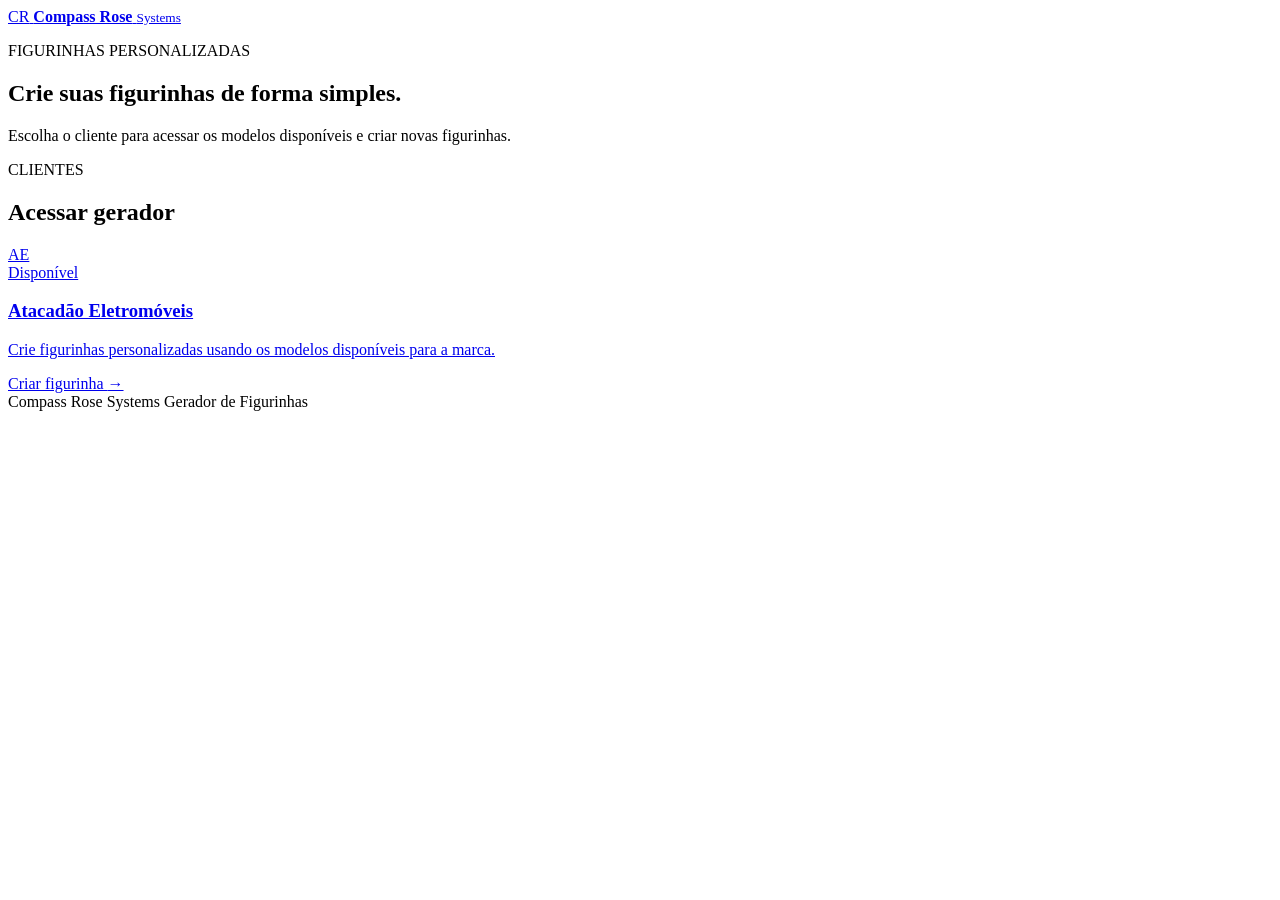
==== index.html @ 7149a6a0 "Cria home do gerador de figurinhas" ====
<!DOCTYPE html>
<html lang="pt-BR">
<head>
  <meta charset="UTF-8" />
  <meta name="viewport" content="width=device-width, initial-scale=1.0" />
  <meta name="theme-color" content="#111111" />
  <title>Gerador de Figurinhas | Compass Rose Systems</title>
  <meta name="description" content="Gerador de figurinhas personalizadas desenvolvido pela Compass Rose Systems." />
  <link rel="stylesheet" href="./assets/styles.css" />
</head>
<body>
  <header class="site-header">
    <a class="brand" href="./" aria-label="Compass Rose Systems - início">
      <span class="brand-mark">CR</span>
      <span class="brand-text">
        <strong>Compass Rose</strong>
        <small>Systems</small>
      </span>
    </a>
  </header>

  <main class="home-shell">
    <section class="hero">
      <p class="eyebrow">FIGURINHAS PERSONALIZADAS</p>
      <h1>Crie suas figurinhas de forma simples.</h1>
      <p class="hero-copy">
        Escolha o cliente para acessar os modelos disponíveis e criar novas figurinhas.
      </p>
    </section>

    <section class="clients" aria-labelledby="clientes-titulo">
      <div class="section-heading">
        <p class="eyebrow">CLIENTES</p>
        <h2 id="clientes-titulo">Acessar gerador</h2>
      </div>

      <div class="client-grid">
        <a class="client-card" href="./atacadao/">
          <div class="client-card__visual">
            <span class="client-initials">AE</span>
          </div>
          <div class="client-card__content">
            <span class="client-status">Disponível</span>
            <h3>Atacadão Eletromóveis</h3>
            <p>Crie figurinhas personalizadas usando os modelos disponíveis para a marca.</p>
            <span class="client-action">Criar figurinha <span aria-hidden="true">→</span></span>
          </div>
        </a>
      </div>
    </section>
  </main>

  <footer class="site-footer">
    <span>Compass Rose Systems</span>
    <span>Gerador de Figurinhas</span>
  </footer>
</body>
</html>
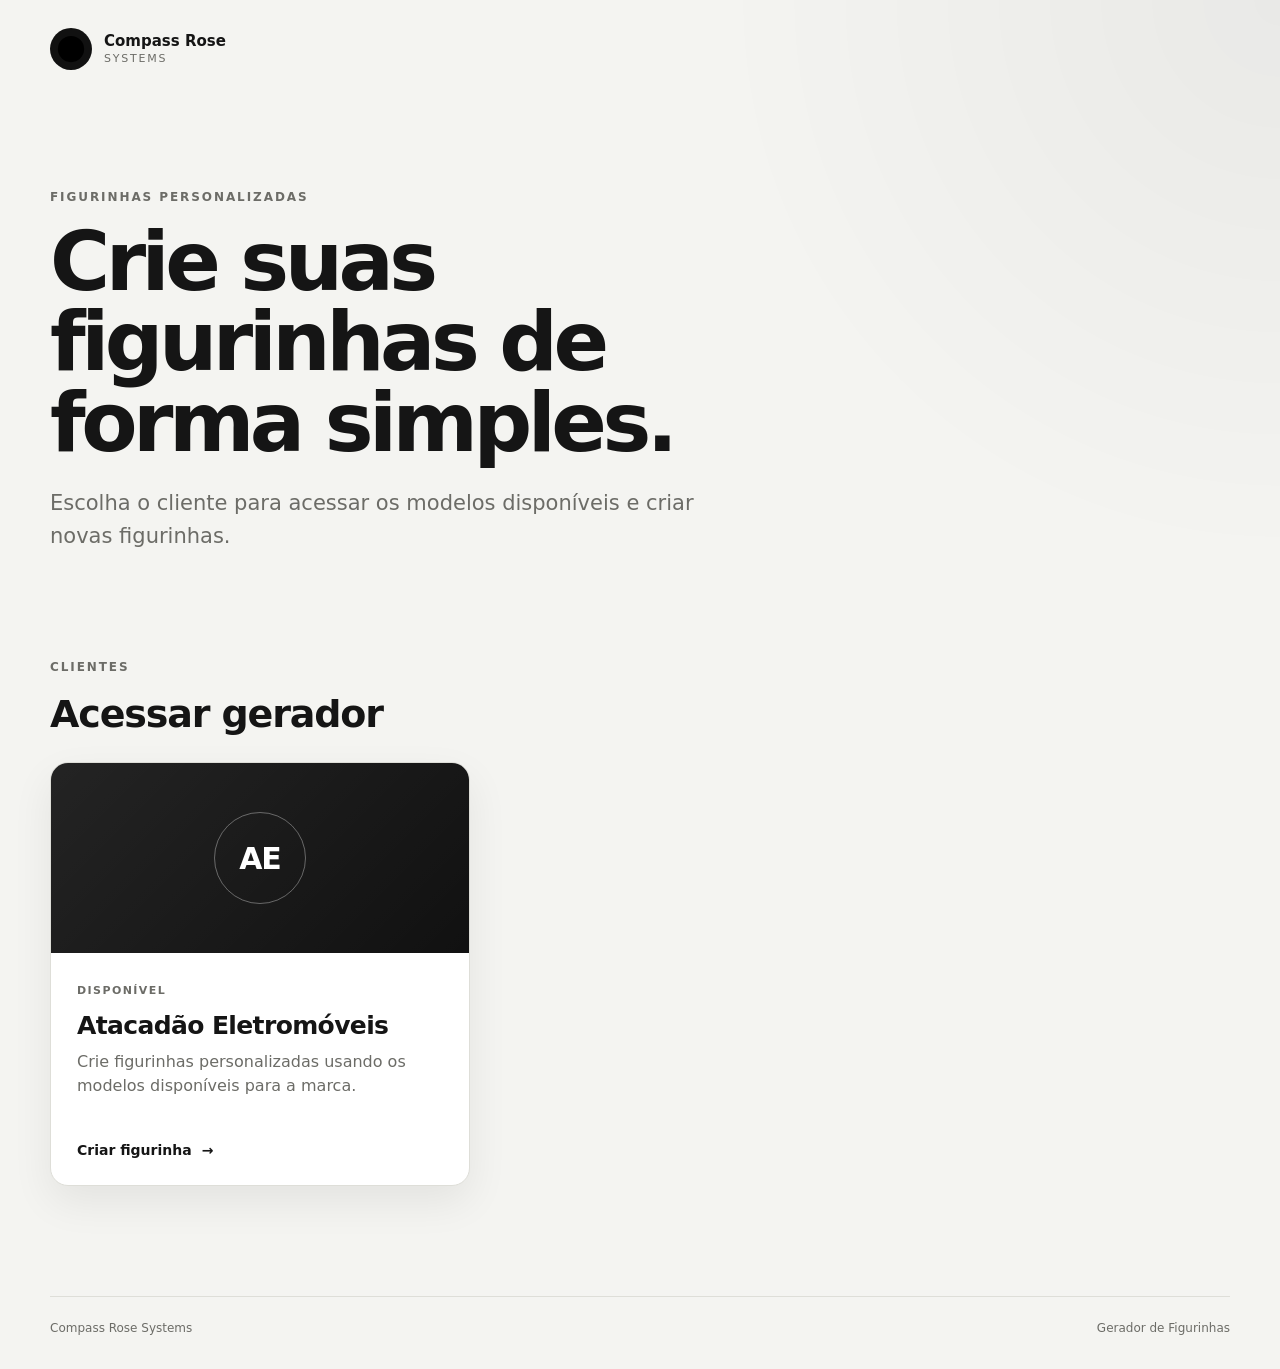
==== commit 004016c3: "Alinha home a identidade Compass Rose Systems" ====
--- a/index.html
+++ b/index.html
@@ -3,7 +3,7 @@
 <head>
   <meta charset="UTF-8" />
   <meta name="viewport" content="width=device-width, initial-scale=1.0" />
-  <meta name="theme-color" content="#111111" />
+  <meta name="theme-color" content="#0f172a" />
   <title>Gerador de Figurinhas | Compass Rose Systems</title>
   <meta name="description" content="Gerador de figurinhas personalizadas desenvolvido pela Compass Rose Systems." />
   <link rel="stylesheet" href="./assets/styles.css" />
@@ -11,7 +11,13 @@
 <body>
   <header class="site-header">
     <a class="brand" href="./" aria-label="Compass Rose Systems - início">
-      <span class="brand-mark">CR</span>
+      <span class="brand-mark" aria-hidden="true">
+        <svg viewBox="0 0 24 24" role="img">
+          <circle cx="12" cy="12" r="7.5"></circle>
+          <circle cx="12" cy="12" r="2.2"></circle>
+          <path d="M12 2.5v3M12 18.5v3M2.5 12h3M18.5 12h3"></path>
+        </svg>
+      </span>
       <span class="brand-text">
         <strong>Compass Rose</strong>
         <small>Systems</small>
--- a/assets/styles.css
+++ b/assets/styles.css
@@ -0,0 +1,803 @@
+:root {
+  --bg: #f4f4f1;
+  --surface: #ffffff;
+  --surface-strong: #111111;
+  --text: #151515;
+  --muted: #6c6c67;
+  --line: #deded8;
+  --accent: #111111;
+  --radius: 18px;
+  --shadow: 0 16px 42px rgba(0,0,0,.07);
+  font-family: Inter, ui-sans-serif, system-ui, -apple-system, BlinkMacSystemFont, "Segoe UI", sans-serif;
+}
+
+* {
+  box-sizing: border-box;
+}
+
+html {
+  min-height: 100%;
+  background: var(--bg);
+}
+
+body {
+  margin: 0;
+  min-height: 100vh;
+  color: var(--text);
+  background:
+    radial-gradient(circle at top right, rgba(0,0,0,.045), transparent 30%),
+    var(--bg);
+}
+
+a {
+  color: inherit;
+}
+
+.site-header {
+  width: min(1180px, calc(100% - 40px));
+  margin: 0 auto;
+  padding: 28px 0;
+  display: flex;
+  align-items: center;
+  justify-content: space-between;
+  gap: 24px;
+}
+
+.brand {
+  display: inline-flex;
+  align-items: center;
+  gap: 12px;
+  text-decoration: none;
+}
+
+.brand-mark {
+  width: 42px;
+  height: 42px;
+  display: grid;
+  place-items: center;
+  border-radius: 50%;
+  background: var(--surface-strong);
+  color: #fff;
+  font-size: 13px;
+  font-weight: 800;
+  letter-spacing: .08em;
+}
+
+.brand-text {
+  display: grid;
+  line-height: 1.02;
+}
+
+.brand-text strong {
+  font-size: 15px;
+}
+
+.brand-text small {
+  margin-top: 4px;
+  color: var(--muted);
+  font-size: 11px;
+  text-transform: uppercase;
+  letter-spacing: .16em;
+}
+
+.back-link {
+  font-size: 14px;
+  font-weight: 700;
+  text-decoration: none;
+}
+
+.home-shell,
+.client-shell {
+  width: min(1180px, calc(100% - 40px));
+  margin: 0 auto;
+}
+
+.hero {
+  max-width: 840px;
+  padding: 92px 0 88px;
+}
+
+.eyebrow {
+  margin: 0 0 18px;
+  color: var(--muted);
+  font-size: 12px;
+  font-weight: 800;
+  letter-spacing: .16em;
+}
+
+h1,
+h2,
+h3,
+p {
+  margin-top: 0;
+}
+
+h1 {
+  max-width: 800px;
+  margin-bottom: 24px;
+  font-size: clamp(42px, 7vw, 82px);
+  line-height: .98;
+  letter-spacing: -.055em;
+}
+
+.hero-copy {
+  max-width: 650px;
+  margin-bottom: 0;
+  color: var(--muted);
+  font-size: clamp(17px, 2vw, 21px);
+  line-height: 1.55;
+}
+
+.clients {
+  padding: 20px 0 110px;
+}
+
+.section-heading {
+  margin-bottom: 26px;
+}
+
+.section-heading h2 {
+  margin: 0;
+  font-size: clamp(26px, 4vw, 38px);
+  letter-spacing: -.03em;
+}
+
+.client-grid {
+  display: grid;
+  grid-template-columns: repeat(auto-fit, minmax(280px, 420px));
+  gap: 22px;
+}
+
+.client-card {
+  overflow: hidden;
+  display: grid;
+  grid-template-rows: 190px 1fr;
+  border: 1px solid var(--line);
+  border-radius: var(--radius);
+  background: var(--surface);
+  text-decoration: none;
+  box-shadow: var(--shadow);
+  transition: transform .2s ease, box-shadow .2s ease;
+}
+
+.client-card:hover,
+.client-card:focus-visible {
+  transform: translateY(-4px);
+  box-shadow: 0 22px 52px rgba(0,0,0,.11);
+}
+
+.client-card__visual {
+  display: grid;
+  place-items: center;
+  background:
+    linear-gradient(135deg, rgba(255,255,255,.08), transparent),
+    var(--surface-strong);
+}
+
+.client-initials,
+.client-badge {
+  display: grid;
+  place-items: center;
+  border: 1px solid rgba(255,255,255,.34);
+  border-radius: 50%;
+  color: #fff;
+  font-weight: 900;
+  letter-spacing: -.04em;
+}
+
+.client-initials {
+  width: 92px;
+  height: 92px;
+  font-size: 30px;
+}
+
+.client-card__content {
+  padding: 26px;
+}
+
+.client-status {
+  display: inline-block;
+  margin-bottom: 14px;
+  color: var(--muted);
+  font-size: 11px;
+  font-weight: 800;
+  letter-spacing: .13em;
+  text-transform: uppercase;
+}
+
+.client-card h3 {
+  margin-bottom: 10px;
+  font-size: 25px;
+  letter-spacing: -.025em;
+}
+
+.client-card p {
+  min-height: 66px;
+  margin-bottom: 24px;
+  color: var(--muted);
+  line-height: 1.5;
+}
+
+.client-action {
+  display: inline-flex;
+  gap: 10px;
+  align-items: center;
+  font-weight: 800;
+  font-size: 14px;
+}
+
+.client-hero {
+  min-height: 410px;
+  padding: 78px 0 64px;
+  display: flex;
+  align-items: center;
+  justify-content: space-between;
+  gap: 50px;
+  border-bottom: 1px solid var(--line);
+}
+
+.client-hero h1 {
+  margin-bottom: 20px;
+}
+
+.client-badge {
+  flex: 0 0 auto;
+  width: min(25vw, 220px);
+  aspect-ratio: 1;
+  background: var(--surface-strong);
+  font-size: clamp(36px, 7vw, 72px);
+}
+
+.workspace-placeholder {
+  padding: 72px 0 110px;
+}
+
+.workspace-placeholder__content {
+  padding: clamp(28px, 5vw, 56px);
+  border: 1px solid var(--line);
+  border-radius: var(--radius);
+  background: var(--surface);
+  box-shadow: var(--shadow);
+}
+
+.workspace-placeholder h2 {
+  margin-bottom: 14px;
+  font-size: clamp(28px, 4vw, 44px);
+  letter-spacing: -.035em;
+}
+
+.workspace-placeholder p:not(.eyebrow) {
+  max-width: 720px;
+  color: var(--muted);
+  line-height: 1.6;
+}
+
+.flow-preview {
+  margin-top: 34px;
+  padding-top: 26px;
+  border-top: 1px solid var(--line);
+  display: flex;
+  flex-wrap: wrap;
+  gap: 14px;
+  align-items: center;
+  font-size: 14px;
+  font-weight: 800;
+}
+
+.site-footer {
+  width: min(1180px, calc(100% - 40px));
+  margin: 0 auto;
+  padding: 24px 0 34px;
+  display: flex;
+  justify-content: space-between;
+  gap: 20px;
+  border-top: 1px solid var(--line);
+  color: var(--muted);
+  font-size: 12px;
+}
+
+@media (max-width: 720px) {
+  .site-header,
+  .home-shell,
+  .client-shell,
+  .site-footer {
+    width: min(100% - 28px, 1180px);
+  }
+
+  .site-header {
+    padding: 18px 0;
+  }
+
+  .brand-text strong {
+    font-size: 14px;
+  }
+
+  .hero {
+    padding: 66px 0 64px;
+  }
+
+  h1 {
+    font-size: clamp(42px, 14vw, 62px);
+  }
+
+  .clients {
+    padding-bottom: 72px;
+  }
+
+  .client-grid {
+    grid-template-columns: 1fr;
+  }
+
+  .client-card {
+    grid-template-rows: 160px 1fr;
+  }
+
+  .client-hero {
+    min-height: auto;
+    padding: 56px 0 50px;
+    align-items: flex-start;
+  }
+
+  .client-badge {
+    display: none;
+  }
+
+  .workspace-placeholder {
+    padding: 48px 0 72px;
+  }
+
+  .flow-preview {
+    align-items: flex-start;
+    flex-direction: column;
+  }
+
+  .flow-preview span[aria-hidden="true"] {
+    transform: rotate(90deg);
+  }
+
+  .site-footer {
+    flex-direction: column;
+  }
+}
+
+/* Etapa 2 — galeria de fundos */
+.background-section {
+  padding: 64px 0 110px;
+}
+
+.gallery-heading {
+  margin-bottom: 28px;
+  display: flex;
+  align-items: flex-end;
+  justify-content: space-between;
+  gap: 28px;
+}
+
+.gallery-heading h2 {
+  margin-bottom: 12px;
+  font-size: clamp(30px, 4.5vw, 46px);
+  line-height: 1.05;
+  letter-spacing: -.035em;
+}
+
+.gallery-help {
+  max-width: 620px;
+  margin-bottom: 0;
+  color: var(--muted);
+  font-size: 17px;
+  line-height: 1.55;
+}
+
+.background-count {
+  flex: 0 0 auto;
+  padding: 10px 14px;
+  border: 1px solid var(--line);
+  border-radius: 999px;
+  background: rgba(255,255,255,.65);
+  color: var(--muted);
+  font-size: 13px;
+  font-weight: 800;
+  white-space: nowrap;
+}
+
+.background-grid {
+  display: grid;
+  grid-template-columns: repeat(4, minmax(0, 1fr));
+  gap: 18px;
+}
+
+.background-card {
+  position: relative;
+  min-width: 0;
+  padding: 0;
+  overflow: hidden;
+  aspect-ratio: 1;
+  border: 2px solid transparent;
+  border-radius: 18px;
+  background: #fff;
+  box-shadow: 0 8px 24px rgba(0,0,0,.06);
+  cursor: pointer;
+  -webkit-tap-highlight-color: transparent;
+  transition: transform .16s ease, border-color .16s ease, box-shadow .16s ease;
+}
+
+.background-card img {
+  display: block;
+  width: 100%;
+  height: 100%;
+  object-fit: contain;
+  background: #fff;
+}
+
+.background-card:focus-visible {
+  outline: 3px solid #111;
+  outline-offset: 3px;
+}
+
+.background-card.is-selected {
+  border-color: #111;
+  box-shadow: 0 0 0 3px rgba(17,17,17,.12), 0 12px 28px rgba(0,0,0,.10);
+}
+
+.background-card__number {
+  position: absolute;
+  left: 10px;
+  bottom: 10px;
+  min-width: 34px;
+  min-height: 34px;
+  padding: 0 9px;
+  display: grid;
+  place-items: center;
+  border-radius: 999px;
+  background: rgba(17,17,17,.88);
+  color: #fff;
+  font-size: 12px;
+  font-weight: 900;
+  line-height: 1;
+  backdrop-filter: blur(8px);
+}
+
+.background-card__check {
+  position: absolute;
+  top: 10px;
+  right: 10px;
+  width: 36px;
+  height: 36px;
+  display: grid;
+  place-items: center;
+  border-radius: 50%;
+  background: #111;
+  color: #fff;
+  font-size: 18px;
+  font-weight: 900;
+  opacity: 0;
+  transform: scale(.8);
+  transition: opacity .15s ease, transform .15s ease;
+}
+
+.background-card.is-selected .background-card__check {
+  opacity: 1;
+  transform: scale(1);
+}
+
+.selection-panel {
+  position: sticky;
+  bottom: max(12px, env(safe-area-inset-bottom));
+  z-index: 20;
+  margin: 26px auto 0;
+  padding: 12px;
+  display: grid;
+  grid-template-columns: 66px 1fr auto;
+  gap: 14px;
+  align-items: center;
+  max-width: 720px;
+  border: 1px solid rgba(255,255,255,.16);
+  border-radius: 18px;
+  background: rgba(17,17,17,.96);
+  color: #fff;
+  box-shadow: 0 20px 55px rgba(0,0,0,.25);
+  backdrop-filter: blur(16px);
+}
+
+.selection-panel[hidden] {
+  display: none;
+}
+
+.selection-panel__thumb {
+  overflow: hidden;
+  width: 66px;
+  aspect-ratio: 1;
+  border-radius: 12px;
+  background: #fff;
+}
+
+.selection-panel__thumb img {
+  display: block;
+  width: 100%;
+  height: 100%;
+  object-fit: contain;
+}
+
+.selection-panel__text {
+  min-width: 0;
+  display: grid;
+  gap: 2px;
+}
+
+.selection-panel__text strong {
+  font-size: 16px;
+}
+
+.selection-panel__text > span:last-child {
+  color: rgba(255,255,255,.66);
+  font-size: 13px;
+}
+
+.selection-kicker {
+  color: rgba(255,255,255,.56);
+  font-size: 10px;
+  font-weight: 900;
+  letter-spacing: .12em;
+}
+
+.selection-clear {
+  min-width: 72px;
+  min-height: 46px;
+  padding: 0 16px;
+  border: 1px solid rgba(255,255,255,.24);
+  border-radius: 12px;
+  background: transparent;
+  color: #fff;
+  font: inherit;
+  font-size: 14px;
+  font-weight: 800;
+  cursor: pointer;
+}
+
+@media (hover: hover) and (pointer: fine) {
+  .background-card:hover {
+    transform: translateY(-3px);
+    box-shadow: 0 14px 32px rgba(0,0,0,.10);
+  }
+
+  .selection-clear:hover {
+    background: rgba(255,255,255,.08);
+  }
+}
+
+@media (max-width: 900px) {
+  .background-grid {
+    grid-template-columns: repeat(3, minmax(0, 1fr));
+  }
+}
+
+@media (max-width: 620px) {
+  .background-section {
+    padding: 44px 0 80px;
+  }
+
+  .gallery-heading {
+    margin-bottom: 22px;
+    display: block;
+  }
+
+  .gallery-heading h2 {
+    margin-bottom: 10px;
+    font-size: 32px;
+  }
+
+  .gallery-help {
+    font-size: 16px;
+    line-height: 1.5;
+  }
+
+  .background-count {
+    display: inline-block;
+    margin-top: 16px;
+    padding: 9px 12px;
+    font-size: 12px;
+  }
+
+  .background-grid {
+    grid-template-columns: repeat(2, minmax(0, 1fr));
+    gap: 12px;
+  }
+
+  .background-card {
+    border-radius: 14px;
+  }
+
+  .background-card__number {
+    left: 8px;
+    bottom: 8px;
+    min-width: 32px;
+    min-height: 32px;
+    font-size: 11px;
+  }
+
+  .background-card__check {
+    top: 8px;
+    right: 8px;
+    width: 34px;
+    height: 34px;
+  }
+
+  .selection-panel {
+    bottom: max(8px, env(safe-area-inset-bottom));
+    grid-template-columns: 54px 1fr auto;
+    gap: 10px;
+    padding: 10px;
+    border-radius: 16px;
+  }
+
+  .selection-panel__thumb {
+    width: 54px;
+    border-radius: 10px;
+  }
+
+  .selection-panel__text > span:last-child {
+    display: none;
+  }
+
+  .selection-panel__text strong {
+    font-size: 15px;
+  }
+
+  .selection-clear {
+    min-width: 64px;
+    min-height: 44px;
+    padding: 0 12px;
+  }
+}
+
+@media (max-width: 360px) {
+  .background-grid {
+    gap: 9px;
+  }
+
+  .selection-panel {
+    grid-template-columns: 48px 1fr auto;
+  }
+
+  .selection-panel__thumb {
+    width: 48px;
+  }
+}
+
+/* Etapa 3 — editor */
+.editor-section {
+  padding: 72px 0 120px;
+  border-top: 1px solid var(--line);
+}
+.editor-section[hidden] { display: none; }
+.editor-heading { max-width: 720px; margin-bottom: 30px; }
+.editor-heading h2 { margin-bottom: 12px; font-size: clamp(30px, 4.5vw, 46px); line-height: 1.05; letter-spacing: -.035em; }
+.editor-heading > p:last-child { margin-bottom: 0; color: var(--muted); font-size: 17px; line-height: 1.55; }
+.editor-layout { display: grid; grid-template-columns: minmax(0, 1fr) minmax(320px, 430px); gap: clamp(28px, 5vw, 64px); align-items: start; }
+.sticker-preview-wrap { position: sticky; top: 18px; }
+.sticker-preview { position: relative; width: min(100%, 560px); aspect-ratio: 1; margin: 0 auto; overflow: hidden; border-radius: 22px; background: #fff; box-shadow: 0 16px 45px rgba(0,0,0,.12); }
+.sticker-preview > img { width: 100%; height: 100%; display: block; object-fit: contain; background: #fff; }
+.sticker-text-layer { position: absolute; left: 7%; right: 7%; top: 50%; transform: translateY(-50%); text-align: center; pointer-events: none; }
+.sticker-text-layer span { display: inline-block; max-width: 100%; color: #fff; font-size: 44px; font-weight: 900; line-height: .98; letter-spacing: -.035em; overflow-wrap: anywhere; white-space: pre-wrap; -webkit-text-stroke: 2px rgba(0,0,0,.55); paint-order: stroke fill; text-shadow: 0 2px 5px rgba(0,0,0,.28); }
+.preview-caption { margin: 12px 0 0; color: var(--muted); text-align: center; font-size: 13px; font-weight: 700; }
+.editor-controls { display: grid; gap: 22px; padding: 26px; border: 1px solid var(--line); border-radius: 20px; background: var(--surface); box-shadow: var(--shadow); }
+.field { display: grid; gap: 10px; }
+.field-label, .choice-group legend, .control-heading span { font-size: 15px; font-weight: 800; }
+.field textarea { width: 100%; min-height: 130px; resize: vertical; padding: 16px; border: 1px solid #cfcfc8; border-radius: 14px; background: #fff; color: var(--text); font: inherit; font-size: 18px; line-height: 1.4; }
+.field textarea:focus { outline: 3px solid rgba(17,17,17,.12); border-color: #111; }
+.field-meta { display: flex; justify-content: space-between; gap: 12px; color: var(--muted); font-size: 12px; }
+.control-group { display: grid; gap: 12px; padding-top: 3px; }
+.control-heading { display: flex; align-items: center; justify-content: space-between; gap: 16px; }
+.control-heading output { min-width: 50px; color: var(--muted); font-size: 13px; font-weight: 800; text-align: right; }
+.control-group input[type="range"] { width: 100%; min-height: 36px; accent-color: #111; }
+.choice-group { min-width: 0; margin: 0; padding: 0; border: 0; }
+.choice-group legend { margin-bottom: 12px; }
+.segmented-control, .color-control { display: grid; gap: 8px; }
+.segmented-control { grid-template-columns: repeat(3, 1fr); }
+.color-control { grid-template-columns: repeat(2, 1fr); }
+.segmented-control button, .color-choice, .reset-editor { min-height: 48px; padding: 0 13px; border: 1px solid var(--line); border-radius: 12px; background: #fff; color: var(--text); font: inherit; font-size: 14px; font-weight: 800; cursor: pointer; }
+.segmented-control button.is-active, .color-choice.is-active { border-color: #111; background: #111; color: #fff; }
+.color-choice { display: inline-flex; align-items: center; justify-content: center; gap: 8px; }
+.color-dot { width: 18px; height: 18px; border: 1px solid #bbb; border-radius: 50%; }
+.color-dot--white { background: #fff; }
+.color-dot--black { background: #111; border-color: #111; }
+.color-choice.is-active .color-dot--black { border-color: #fff; }
+.reset-editor { width: 100%; margin-top: 2px; background: #f3f3ef; }
+
+@media (max-width: 820px) {
+  .editor-layout { grid-template-columns: 1fr; gap: 24px; }
+  .sticker-preview-wrap { position: static; }
+  .sticker-preview { width: min(100%, 520px); }
+  .editor-controls { width: min(100%, 520px); margin: 0 auto; }
+}
+@media (max-width: 620px) {
+  .editor-section { padding: 48px 0 82px; }
+  .editor-heading { margin-bottom: 22px; }
+  .editor-heading h2 { font-size: 32px; }
+  .editor-heading > p:last-child { font-size: 16px; }
+  .sticker-preview { border-radius: 16px; }
+  .editor-controls { gap: 20px; padding: 18px; border-radius: 16px; }
+  .field textarea { min-height: 116px; padding: 14px; font-size: 17px; }
+  .segmented-control button, .color-choice, .reset-editor { min-height: 50px; font-size: 13px; }
+}
+@media (max-width: 380px) {
+  .segmented-control { grid-template-columns: 1fr; }
+  .segmented-control button { min-height: 46px; }
+}
+
+/* Etapas 4 e 5 — legibilidade e exportação */
+.legibility-panel {
+  padding: 16px;
+  border: 1px solid var(--line);
+  border-radius: 14px;
+  display: grid;
+  gap: 6px;
+}
+.legibility-panel strong { font-size: 15px; }
+.legibility-panel p { margin: 0; color: var(--muted); font-size: 14px; line-height: 1.5; }
+.legibility-panel.is-good { background: #f7f7f4; }
+.legibility-panel.is-warning { background: #fff7e8; }
+.legibility-panel.is-danger { background: #fff0f0; }
+
+.export-actions {
+  display: grid;
+  grid-template-columns: 1fr 1fr;
+  gap: 10px;
+}
+.primary-action,
+.secondary-action {
+  min-height: 52px;
+  padding: 0 16px;
+  border-radius: 14px;
+  font: inherit;
+  font-size: 15px;
+  font-weight: 800;
+  cursor: pointer;
+  -webkit-tap-highlight-color: transparent;
+}
+.primary-action { border: 1px solid #111; background: #111; color: #fff; }
+.secondary-action { border: 1px solid var(--line); background: #fff; color: var(--text); }
+.primary-action:focus-visible,
+.secondary-action:focus-visible { outline: 3px solid rgba(17,17,17,.18); outline-offset: 2px; }
+.export-note { margin: -6px 0 0; color: var(--muted); font-size: 13px; line-height: 1.5; }
+
+@media (max-width: 620px) {
+  .export-actions { grid-template-columns: 1fr; }
+  .primary-action, .secondary-action { min-height: 52px; font-size: 15px; }
+}
+
+/* Etapa 6 — revisão mobile e estados de uso */
+.export-status {
+  min-height: 20px;
+  margin: -4px 0 0;
+  color: var(--muted);
+  font-size: 13px;
+  line-height: 1.45;
+}
+.primary-action:disabled,
+.secondary-action:disabled {
+  cursor: wait;
+  opacity: .58;
+}
+@media (max-width: 620px) {
+  body { padding-bottom: env(safe-area-inset-bottom); }
+  .client-hero { padding-top: 38px; padding-bottom: 38px; }
+  .client-hero h1 { font-size: clamp(38px, 12vw, 52px); line-height: 1; }
+  .background-section { padding-top: 38px; }
+  .editor-section { padding-top: 42px; }
+  .sticker-preview-wrap { width: 100%; }
+  .sticker-preview { width: 100%; max-width: 512px; }
+  .editor-controls { width: 100%; }
+  .field-meta { font-size: 13px; }
+  .control-group input[type="range"] { min-height: 44px; }
+  .back-link { min-height: 44px; display: inline-flex; align-items: center; }
+}
+@media (max-width: 380px) {
+  .site-header { gap: 10px; }
+  .brand { gap: 8px; }
+  .brand-mark { width: 38px; height: 38px; }
+  .brand-text small { font-size: 9px; }
+  .back-link { font-size: 13px; }
+  .client-hero h1 { font-size: 38px; }
+  .field-meta { align-items: flex-start; flex-direction: column; gap: 4px; }
+}
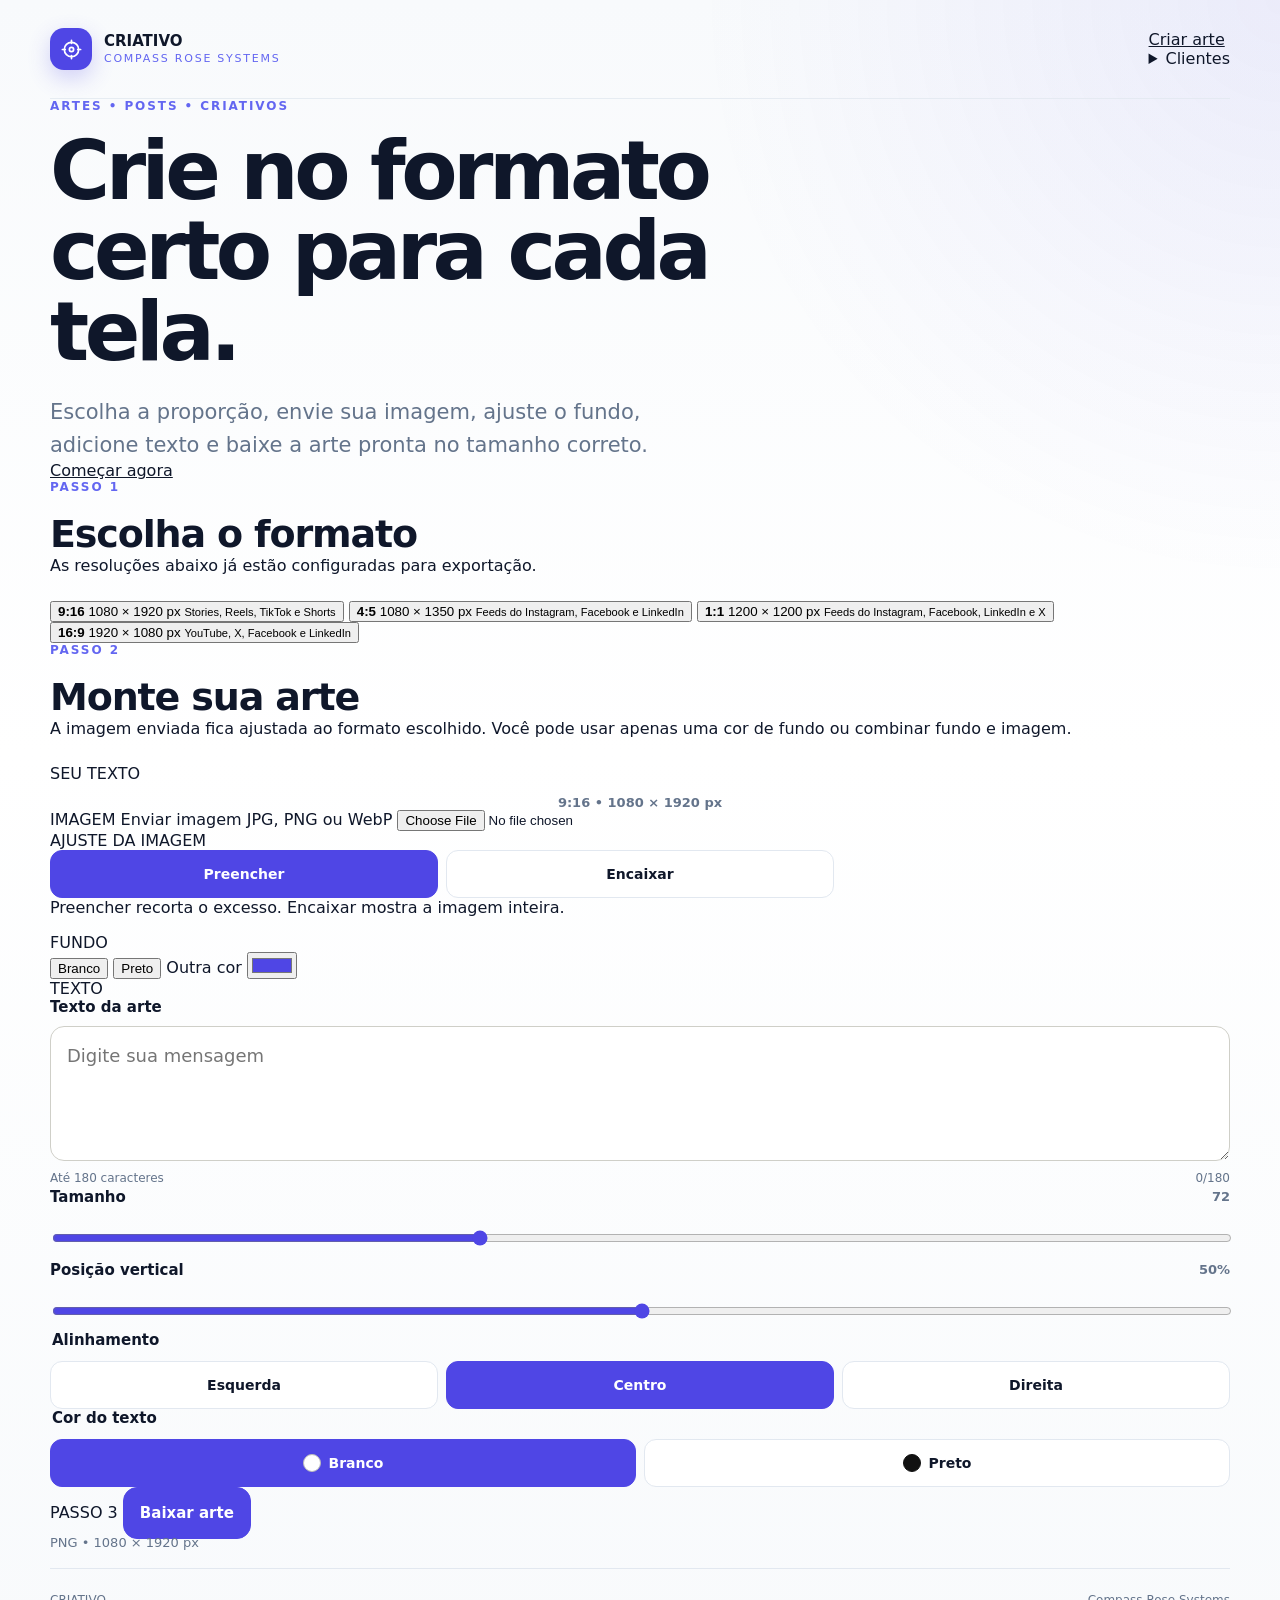
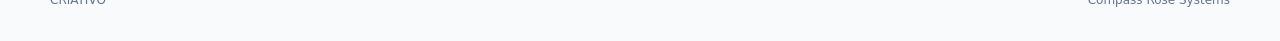
==== commit 04131c35: "Transforma home na plataforma CRIATIVO" ====
--- a/index.html
+++ b/index.html
@@ -2,15 +2,15 @@
 <html lang="pt-BR">
 <head>
   <meta charset="UTF-8" />
-  <meta name="viewport" content="width=device-width, initial-scale=1.0" />
+  <meta name="viewport" content="width=device-width, initial-scale=1.0, viewport-fit=cover" />
   <meta name="theme-color" content="#0f172a" />
-  <title>Gerador de Figurinhas | Compass Rose Systems</title>
-  <meta name="description" content="Gerador de figurinhas personalizadas desenvolvido pela Compass Rose Systems." />
+  <title>CRIATIVO | Compass Rose Systems</title>
+  <meta name="description" content="Crie artes, posts e criativos nos principais formatos das redes sociais." />
   <link rel="stylesheet" href="./assets/styles.css" />
 </head>
-<body>
-  <header class="site-header">
-    <a class="brand" href="./" aria-label="Compass Rose Systems - início">
+<body class="criativo-app">
+  <header class="site-header app-header">
+    <a class="brand" href="./" aria-label="CRIATIVO - início">
       <span class="brand-mark" aria-hidden="true">
         <svg viewBox="0 0 24 24" role="img">
           <circle cx="12" cy="12" r="7.5"></circle>
@@ -19,46 +19,187 @@
         </svg>
       </span>
       <span class="brand-text">
-        <strong>Compass Rose</strong>
-        <small>Systems</small>
+        <strong>CRIATIVO</strong>
+        <small>Compass Rose Systems</small>
       </span>
     </a>
+
+    <nav class="top-nav" aria-label="Navegação principal">
+      <a href="#criar">Criar arte</a>
+      <details class="client-menu">
+        <summary>Clientes</summary>
+        <div class="client-menu__panel">
+          <a href="./atacadao/">
+            <strong>Atacadão Eletromóveis</strong>
+            <span>Área exclusiva</span>
+          </a>
+        </div>
+      </details>
+    </nav>
   </header>
 
-  <main class="home-shell">
-    <section class="hero">
-      <p class="eyebrow">FIGURINHAS PERSONALIZADAS</p>
-      <h1>Crie suas figurinhas de forma simples.</h1>
-      <p class="hero-copy">
-        Escolha o cliente para acessar os modelos disponíveis e criar novas figurinhas.
-      </p>
+  <main class="home-shell creative-shell">
+    <section class="creative-hero">
+      <p class="eyebrow">ARTES • POSTS • CRIATIVOS</p>
+      <h1>Crie no formato certo para cada tela.</h1>
+      <p class="hero-copy">Escolha a proporção, envie sua imagem, ajuste o fundo, adicione texto e baixe a arte pronta no tamanho correto.</p>
+      <a class="hero-cta" href="#criar">Começar agora</a>
     </section>
 
-    <section class="clients" aria-labelledby="clientes-titulo">
-      <div class="section-heading">
-        <p class="eyebrow">CLIENTES</p>
-        <h2 id="clientes-titulo">Acessar gerador</h2>
-      </div>
-
-      <div class="client-grid">
-        <a class="client-card" href="./atacadao/">
-          <div class="client-card__visual">
-            <span class="client-initials">AE</span>
-          </div>
-          <div class="client-card__content">
-            <span class="client-status">Disponível</span>
-            <h3>Atacadão Eletromóveis</h3>
-            <p>Crie figurinhas personalizadas usando os modelos disponíveis para a marca.</p>
-            <span class="client-action">Criar figurinha <span aria-hidden="true">→</span></span>
-          </div>
-        </a>
+    <section class="format-section" id="criar" aria-labelledby="format-title">
+      <div class="section-heading creative-heading">
+        <p class="eyebrow">PASSO 1</p>
+        <h2 id="format-title">Escolha o formato</h2>
+        <p>As resoluções abaixo já estão configuradas para exportação.</p>
+      </div>
+
+      <div class="format-grid" id="format-grid">
+        <button class="format-card is-active" type="button" data-format="story" aria-pressed="true">
+          <span class="format-shape format-shape--916"></span>
+          <span class="format-card__body">
+            <strong>9:16</strong>
+            <span>1080 × 1920 px</span>
+            <small>Stories, Reels, TikTok e Shorts</small>
+          </span>
+        </button>
+
+        <button class="format-card" type="button" data-format="portrait" aria-pressed="false">
+          <span class="format-shape format-shape--45"></span>
+          <span class="format-card__body">
+            <strong>4:5</strong>
+            <span>1080 × 1350 px</span>
+            <small>Feeds do Instagram, Facebook e LinkedIn</small>
+          </span>
+        </button>
+
+        <button class="format-card" type="button" data-format="square" aria-pressed="false">
+          <span class="format-shape format-shape--11"></span>
+          <span class="format-card__body">
+            <strong>1:1</strong>
+            <span>1200 × 1200 px</span>
+            <small>Feeds do Instagram, Facebook, LinkedIn e X</small>
+          </span>
+        </button>
+
+        <button class="format-card" type="button" data-format="wide" aria-pressed="false">
+          <span class="format-shape format-shape--169"></span>
+          <span class="format-card__body">
+            <strong>16:9</strong>
+            <span>1920 × 1080 px</span>
+            <small>YouTube, X, Facebook e LinkedIn</small>
+          </span>
+        </button>
+      </div>
+    </section>
+
+    <section class="generic-editor-section" aria-labelledby="generic-editor-title">
+      <div class="section-heading creative-heading">
+        <p class="eyebrow">PASSO 2</p>
+        <h2 id="generic-editor-title">Monte sua arte</h2>
+        <p>A imagem enviada fica ajustada ao formato escolhido. Você pode usar apenas uma cor de fundo ou combinar fundo e imagem.</p>
+      </div>
+
+      <div class="generic-editor-layout">
+        <div class="generic-preview-column">
+          <div class="generic-preview-stage">
+            <div class="generic-preview" id="generic-preview">
+              <div class="generic-preview__canvas" id="preview-canvas">
+                <img id="uploaded-image-preview" alt="" hidden />
+                <div class="generic-text-layer" id="generic-text-layer">
+                  <span id="generic-text-preview">SEU TEXTO</span>
+                </div>
+              </div>
+            </div>
+          </div>
+          <p class="preview-caption" id="format-caption">9:16 • 1080 × 1920 px</p>
+        </div>
+
+        <form class="generic-controls" id="generic-controls" onsubmit="return false;">
+          <div class="control-card">
+            <span class="control-step">IMAGEM</span>
+            <label class="upload-zone" for="image-upload">
+              <span class="upload-zone__title">Enviar imagem</span>
+              <span class="upload-zone__hint">JPG, PNG ou WebP</span>
+              <input id="image-upload" type="file" accept="image/jpeg,image/png,image/webp" />
+            </label>
+            <div class="image-actions" id="image-actions" hidden>
+              <button type="button" class="secondary-action" id="remove-image">Remover imagem</button>
+            </div>
+          </div>
+
+          <div class="control-card">
+            <span class="control-step">AJUSTE DA IMAGEM</span>
+            <div class="segmented-control generic-segment">
+              <button type="button" data-fit="cover" class="is-active">Preencher</button>
+              <button type="button" data-fit="contain">Encaixar</button>
+            </div>
+            <p class="control-help">Preencher recorta o excesso. Encaixar mostra a imagem inteira.</p>
+          </div>
+
+          <div class="control-card">
+            <span class="control-step">FUNDO</span>
+            <div class="background-options">
+              <button type="button" class="background-choice is-active" data-bg="#ffffff"><span class="swatch swatch--white"></span>Branco</button>
+              <button type="button" class="background-choice" data-bg="#000000"><span class="swatch swatch--black"></span>Preto</button>
+              <label class="custom-color-choice">
+                <span>Outra cor</span>
+                <input type="color" id="background-color" value="#4f46e5" />
+              </label>
+            </div>
+          </div>
+
+          <div class="control-card">
+            <span class="control-step">TEXTO</span>
+            <label class="field">
+              <span class="field-label">Texto da arte</span>
+              <textarea id="generic-text-input" rows="4" maxlength="180" placeholder="Digite sua mensagem"></textarea>
+              <span class="field-meta"><span>Até 180 caracteres</span><span id="generic-char-count">0/180</span></span>
+            </label>
+
+            <div class="control-group">
+              <div class="control-heading"><span>Tamanho</span><output id="generic-font-output">72</output></div>
+              <input id="generic-font-size" type="range" min="28" max="150" value="72" />
+            </div>
+
+            <div class="control-group">
+              <div class="control-heading"><span>Posição vertical</span><output id="generic-position-output">50%</output></div>
+              <input id="generic-position" type="range" min="8" max="92" value="50" />
+            </div>
+
+            <fieldset class="choice-group">
+              <legend>Alinhamento</legend>
+              <div class="segmented-control generic-segment">
+                <button type="button" data-generic-align="left">Esquerda</button>
+                <button type="button" data-generic-align="center" class="is-active">Centro</button>
+                <button type="button" data-generic-align="right">Direita</button>
+              </div>
+            </fieldset>
+
+            <fieldset class="choice-group">
+              <legend>Cor do texto</legend>
+              <div class="color-control">
+                <button type="button" data-generic-color="#ffffff" class="color-choice is-active"><span class="color-dot color-dot--white"></span>Branco</button>
+                <button type="button" data-generic-color="#000000" class="color-choice"><span class="color-dot color-dot--black"></span>Preto</button>
+              </div>
+            </fieldset>
+          </div>
+
+          <div class="control-card export-card">
+            <span class="control-step">PASSO 3</span>
+            <button type="button" class="primary-action" id="download-creative">Baixar arte</button>
+            <p class="export-note" id="download-note">PNG • 1080 × 1920 px</p>
+            <p class="export-status" id="generic-export-status" aria-live="polite"></p>
+          </div>
+        </form>
       </div>
     </section>
   </main>
 
   <footer class="site-footer">
+    <span>CRIATIVO</span>
     <span>Compass Rose Systems</span>
-    <span>Gerador de Figurinhas</span>
   </footer>
+
+  <script src="./assets/creative.js"></script>
 </body>
 </html>
--- a/assets/styles.css
+++ b/assets/styles.css
@@ -800,4 +800,187 @@
   .back-link { font-size: 13px; }
   .client-hero h1 { font-size: 38px; }
   .field-meta { align-items: flex-start; flex-direction: column; gap: 4px; }
-}+}
+
+/* Identidade Compass Rose Systems — alinhada ao Feedback Compass Rose */
+:root {
+  --bg: #f8fafc;
+  --surface: #ffffff;
+  --surface-strong: #0f172a;
+  --text: #0f172a;
+  --muted: #64748b;
+  --line: #e2e8f0;
+  --accent: #4f46e5;
+  --accent-strong: #4338ca;
+  --accent-soft: #eef2ff;
+  --shadow: 0 16px 40px rgba(15,23,42,.08);
+}
+
+html {
+  background: var(--bg);
+}
+
+body {
+  background:
+    radial-gradient(circle at top right, rgba(79,70,229,.08), transparent 28%),
+    linear-gradient(180deg, #f8fafc 0%, #ffffff 46%, #f8fafc 100%);
+}
+
+.site-header {
+  border-bottom: 1px solid rgba(226,232,240,.78);
+}
+
+.brand-mark {
+  border-radius: 14px;
+  background: var(--accent);
+  box-shadow: 0 8px 22px rgba(79,70,229,.24);
+}
+
+.brand-mark svg {
+  width: 23px;
+  height: 23px;
+  fill: none;
+  stroke: #fff;
+  stroke-width: 1.8;
+  stroke-linecap: round;
+  stroke-linejoin: round;
+}
+
+.brand-text strong {
+  color: #0f172a;
+  font-weight: 800;
+}
+
+.brand-text small,
+.eyebrow {
+  color: #6366f1;
+}
+
+.back-link {
+  color: #475569;
+}
+
+.hero h1,
+.client-hero h1,
+.gallery-heading h2,
+.editor-heading h2,
+.section-heading h2 {
+  color: #0f172a;
+}
+
+.client-card,
+.editor-controls,
+.workspace-placeholder__content {
+  border-color: #e2e8f0;
+  box-shadow: var(--shadow);
+}
+
+.client-card__visual,
+.client-badge {
+  background:
+    radial-gradient(circle at 68% 24%, rgba(99,102,241,.35), transparent 30%),
+    linear-gradient(145deg, #0f172a, #312e81);
+}
+
+.client-card__visual {
+  position: relative;
+}
+
+.client-card__visual::after {
+  content: "";
+  position: absolute;
+  width: 118px;
+  height: 118px;
+  border: 1px solid rgba(255,255,255,.14);
+  border-radius: 50%;
+}
+
+.client-action,
+.client-status {
+  color: #4f46e5;
+}
+
+.background-card.is-selected {
+  border-color: var(--accent);
+  box-shadow: 0 0 0 3px rgba(79,70,229,.14), 0 12px 28px rgba(15,23,42,.10);
+}
+
+.background-card__check,
+.background-card__number {
+  background: rgba(49,46,129,.94);
+}
+
+.selection-panel {
+  background: rgba(15,23,42,.96);
+  border-color: rgba(129,140,248,.22);
+}
+
+.field textarea:focus {
+  border-color: #6366f1;
+  outline: 3px solid rgba(99,102,241,.14);
+}
+
+.control-group input[type="range"] {
+  accent-color: var(--accent);
+}
+
+.segmented-control button.is-active,
+.color-choice.is-active,
+.primary-action {
+  border-color: var(--accent);
+  background: var(--accent);
+  color: #fff;
+}
+
+.primary-action:hover {
+  background: var(--accent-strong);
+}
+
+.secondary-action {
+  border-color: #cbd5e1;
+  background: #fff;
+  color: #334155;
+}
+
+.reset-editor {
+  background: #f8fafc;
+  color: #475569;
+}
+
+.legibility-panel {
+  border-color: #cbd5e1;
+  background: #f8fafc;
+}
+
+.legibility-panel.is-good {
+  background: #f8fafc;
+  border-color: #cbd5e1;
+}
+
+.legibility-panel.is-warning {
+  background: #fff7ed;
+  border-color: #fed7aa;
+}
+
+.legibility-panel.is-danger {
+  background: #fff1f2;
+  border-color: #fecdd3;
+}
+
+.legibility-panel strong {
+  color: #334155;
+}
+
+.site-footer {
+  color: #64748b;
+}
+
+@media (max-width: 620px) {
+  .site-header {
+    border-bottom-color: rgba(226,232,240,.9);
+  }
+
+  .brand-mark {
+    border-radius: 12px;
+  }
+}
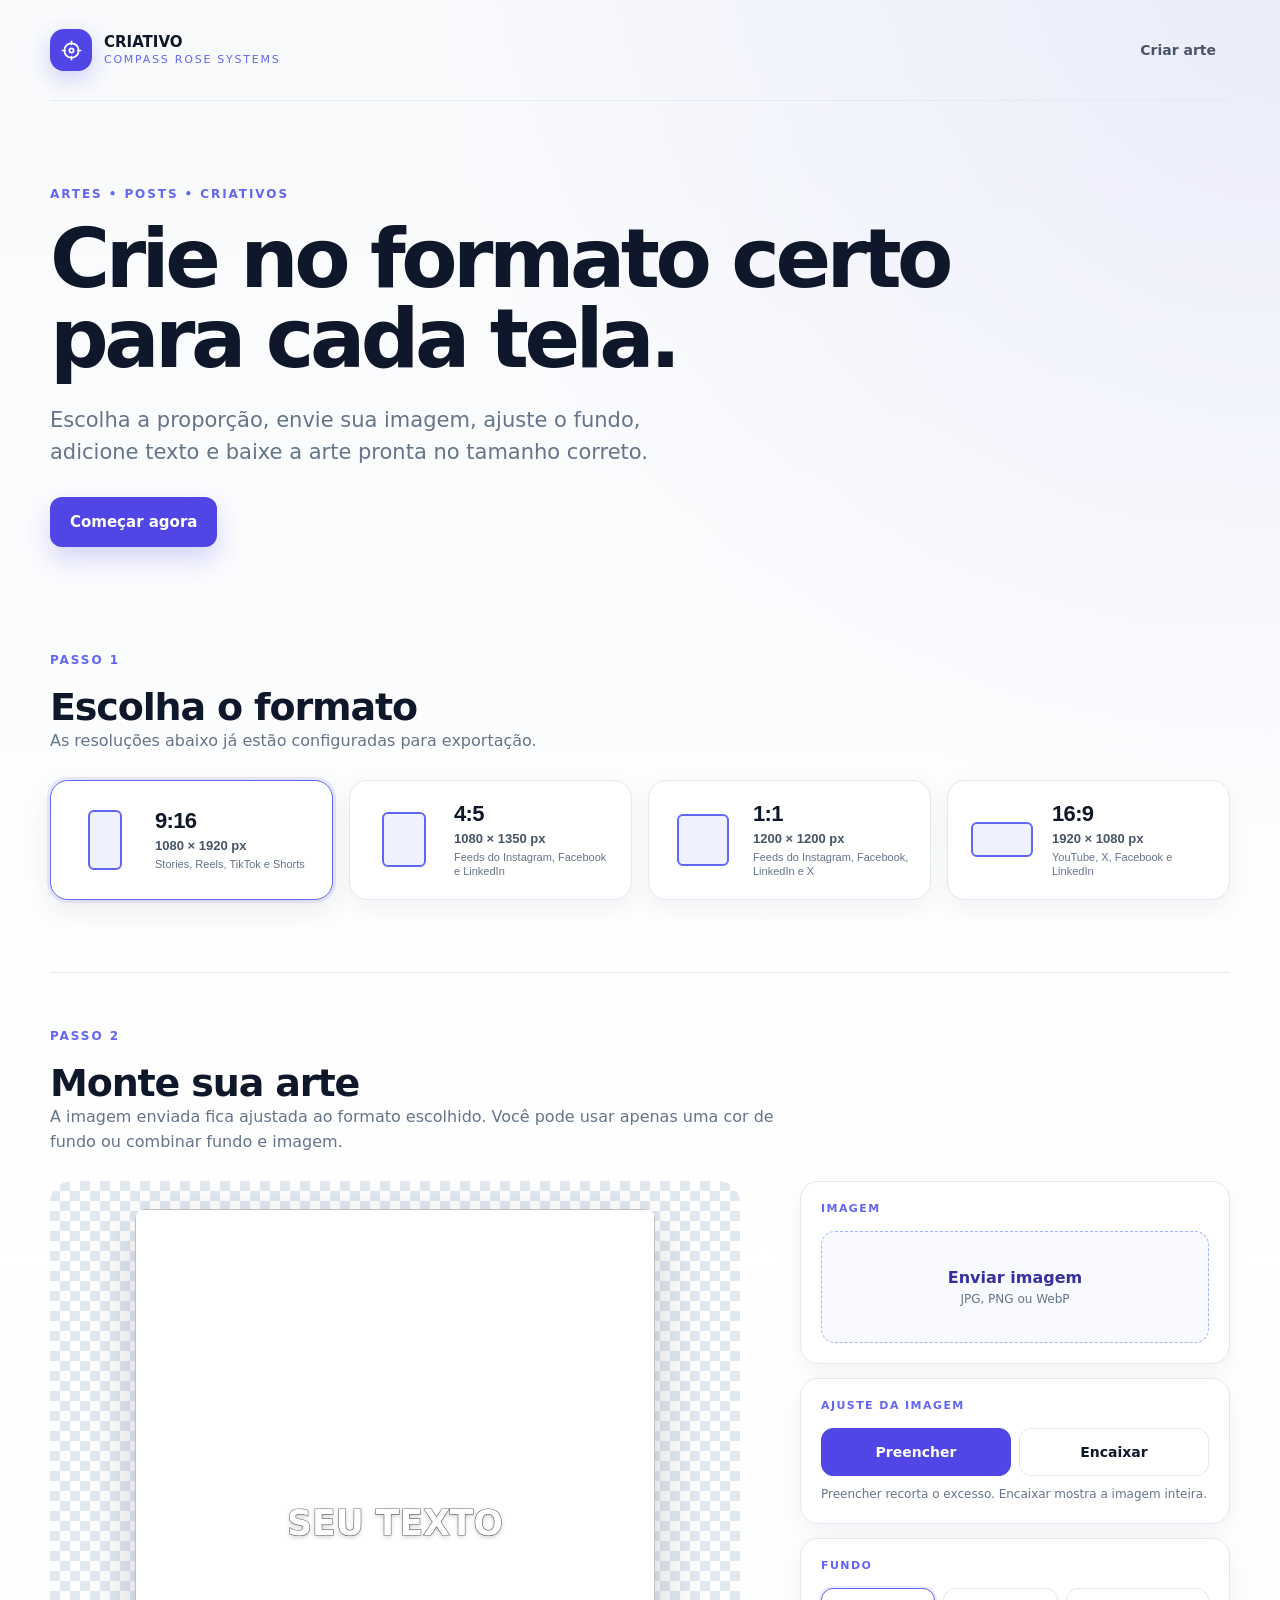
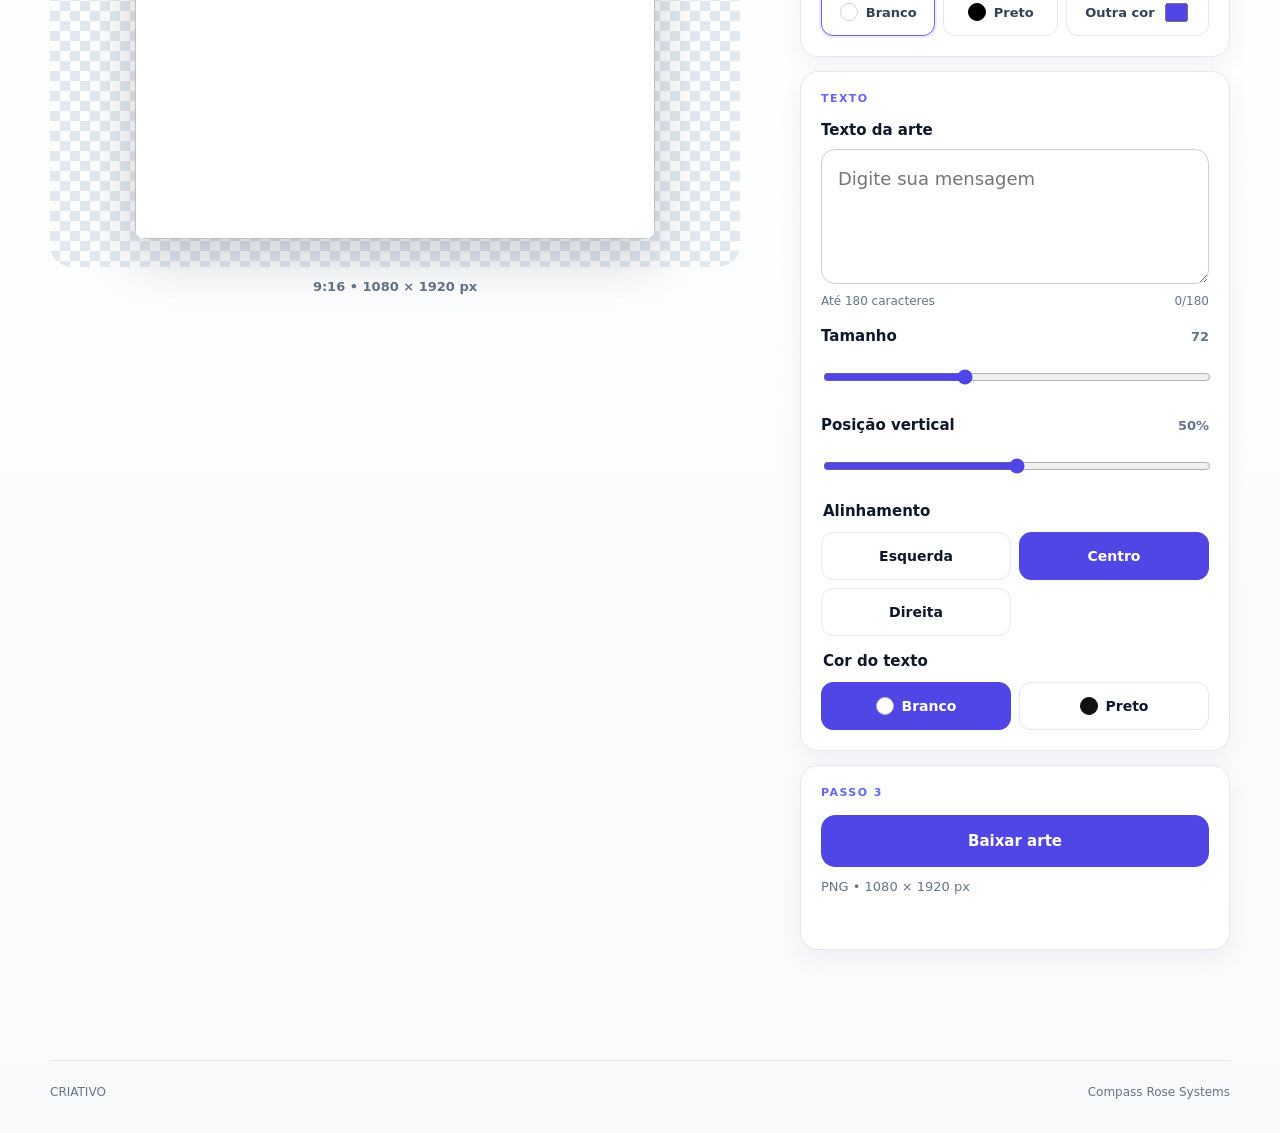
==== commit c5748b9e: "Remove cliente do menu publico do CRIATIVO" ====
--- a/index.html
+++ b/index.html
@@ -26,15 +26,6 @@
 
     <nav class="top-nav" aria-label="Navegação principal">
       <a href="#criar">Criar arte</a>
-      <details class="client-menu">
-        <summary>Clientes</summary>
-        <div class="client-menu__panel">
-          <a href="./atacadao/">
-            <strong>Atacadão Eletromóveis</strong>
-            <span>Área exclusiva</span>
-          </a>
-        </div>
-      </details>
     </nav>
   </header>
 
--- a/assets/styles.css
+++ b/assets/styles.css
@@ -984,3 +984,506 @@
     border-radius: 12px;
   }
 }
+
+
+/* CRIATIVO — plataforma pública */
+.criativo-app {
+  --creative-max: 1180px;
+}
+
+.app-header {
+  position: relative;
+  z-index: 50;
+}
+
+.top-nav {
+  display: flex;
+  align-items: center;
+  gap: 8px;
+}
+
+.top-nav > a,
+.client-menu > summary {
+  min-height: 44px;
+  padding: 0 14px;
+  display: inline-flex;
+  align-items: center;
+  border-radius: 10px;
+  color: #475569;
+  font-size: 14px;
+  font-weight: 700;
+  text-decoration: none;
+  cursor: pointer;
+  list-style: none;
+}
+
+.client-menu {
+  position: relative;
+}
+
+.client-menu > summary::-webkit-details-marker {
+  display: none;
+}
+
+.client-menu[open] > summary,
+.top-nav > a:hover,
+.client-menu > summary:hover {
+  background: #eef2ff;
+  color: #4338ca;
+}
+
+.client-menu__panel {
+  position: absolute;
+  top: calc(100% + 8px);
+  right: 0;
+  width: 240px;
+  padding: 8px;
+  border: 1px solid #e2e8f0;
+  border-radius: 14px;
+  background: #fff;
+  box-shadow: 0 18px 45px rgba(15,23,42,.14);
+}
+
+.client-menu__panel a {
+  padding: 12px;
+  display: grid;
+  gap: 3px;
+  border-radius: 10px;
+  text-decoration: none;
+}
+
+.client-menu__panel a:hover {
+  background: #f8fafc;
+}
+
+.client-menu__panel strong {
+  font-size: 14px;
+}
+
+.client-menu__panel span {
+  color: #64748b;
+  font-size: 12px;
+}
+
+.creative-shell {
+  width: min(var(--creative-max), calc(100% - 40px));
+}
+
+.creative-hero {
+  max-width: 900px;
+  padding: 86px 0 72px;
+}
+
+.creative-hero h1 {
+  max-width: 900px;
+}
+
+.hero-cta {
+  min-height: 50px;
+  margin-top: 28px;
+  padding: 0 20px;
+  display: inline-flex;
+  align-items: center;
+  border-radius: 12px;
+  background: #4f46e5;
+  color: #fff;
+  font-size: 15px;
+  font-weight: 800;
+  text-decoration: none;
+  box-shadow: 0 12px 26px rgba(79,70,229,.22);
+}
+
+.format-section {
+  padding: 34px 0 72px;
+}
+
+.creative-heading {
+  max-width: 760px;
+  margin-bottom: 26px;
+}
+
+.creative-heading > p:last-child {
+  color: #64748b;
+  line-height: 1.55;
+}
+
+.format-grid {
+  display: grid;
+  grid-template-columns: repeat(4, 1fr);
+  gap: 16px;
+}
+
+.format-card {
+  min-width: 0;
+  padding: 20px;
+  display: grid;
+  grid-template-columns: 68px 1fr;
+  gap: 16px;
+  align-items: center;
+  border: 1px solid #e2e8f0;
+  border-radius: 18px;
+  background: #fff;
+  color: #0f172a;
+  text-align: left;
+  cursor: pointer;
+  box-shadow: 0 8px 24px rgba(15,23,42,.05);
+}
+
+.format-card.is-active {
+  border-color: #6366f1;
+  box-shadow: 0 0 0 3px rgba(99,102,241,.13), 0 10px 28px rgba(15,23,42,.08);
+}
+
+.format-shape {
+  justify-self: center;
+  display: block;
+  border: 2px solid #6366f1;
+  border-radius: 6px;
+  background: #eef2ff;
+}
+
+.format-shape--916 { width: 34px; height: 60px; }
+.format-shape--45 { width: 44px; height: 55px; }
+.format-shape--11 { width: 52px; height: 52px; }
+.format-shape--169 { width: 62px; height: 35px; }
+
+.format-card__body {
+  min-width: 0;
+  display: grid;
+  gap: 4px;
+}
+
+.format-card__body strong {
+  font-size: 22px;
+  letter-spacing: -.03em;
+}
+
+.format-card__body > span {
+  color: #475569;
+  font-size: 13px;
+  font-weight: 700;
+}
+
+.format-card__body small {
+  color: #64748b;
+  font-size: 11px;
+  line-height: 1.35;
+}
+
+.generic-editor-section {
+  padding: 56px 0 110px;
+  border-top: 1px solid #e2e8f0;
+}
+
+.generic-editor-layout {
+  display: grid;
+  grid-template-columns: minmax(0, 1fr) minmax(340px, 430px);
+  gap: clamp(28px, 5vw, 60px);
+  align-items: start;
+}
+
+.generic-preview-column {
+  min-width: 0;
+}
+
+.generic-preview-stage {
+  min-height: 600px;
+  display: grid;
+  place-items: center;
+  padding: 28px;
+  border-radius: 22px;
+  background:
+    linear-gradient(45deg, #e2e8f0 25%, transparent 25%),
+    linear-gradient(-45deg, #e2e8f0 25%, transparent 25%),
+    linear-gradient(45deg, transparent 75%, #e2e8f0 75%),
+    linear-gradient(-45deg, transparent 75%, #e2e8f0 75%);
+  background-size: 20px 20px;
+  background-position: 0 0, 0 10px, 10px -10px, -10px 0;
+}
+
+.generic-preview {
+  --preview-ratio: 9 / 16;
+  width: min(100%, 520px);
+  max-height: 70vh;
+  aspect-ratio: var(--preview-ratio);
+  display: grid;
+  place-items: center;
+}
+
+.generic-preview__canvas {
+  position: relative;
+  width: 100%;
+  height: 100%;
+  overflow: hidden;
+  border-radius: 10px;
+  background: #fff;
+  box-shadow: 0 18px 50px rgba(15,23,42,.20);
+}
+
+.generic-preview__canvas > img {
+  width: 100%;
+  height: 100%;
+  display: block;
+  object-fit: cover;
+}
+
+.generic-text-layer {
+  position: absolute;
+  left: 7%;
+  right: 7%;
+  top: 50%;
+  transform: translateY(-50%);
+  text-align: center;
+  pointer-events: none;
+}
+
+.generic-text-layer span {
+  display: inline-block;
+  max-width: 100%;
+  color: #fff;
+  font-weight: 800;
+  line-height: 1.03;
+  white-space: pre-wrap;
+  overflow-wrap: anywhere;
+  paint-order: stroke fill;
+  -webkit-text-stroke-color: rgba(0,0,0,.55);
+  text-shadow: 0 2px 5px rgba(0,0,0,.20);
+}
+
+.generic-controls {
+  display: grid;
+  gap: 14px;
+}
+
+.control-card {
+  padding: 20px;
+  display: grid;
+  gap: 16px;
+  border: 1px solid #e2e8f0;
+  border-radius: 18px;
+  background: #fff;
+  box-shadow: 0 8px 25px rgba(15,23,42,.05);
+}
+
+.control-step {
+  color: #6366f1;
+  font-size: 11px;
+  font-weight: 900;
+  letter-spacing: .13em;
+}
+
+.upload-zone {
+  min-height: 112px;
+  padding: 18px;
+  display: grid;
+  place-items: center;
+  align-content: center;
+  gap: 5px;
+  border: 1.5px dashed #a5b4fc;
+  border-radius: 14px;
+  background: #f8faff;
+  cursor: pointer;
+  text-align: center;
+}
+
+.upload-zone__title {
+  color: #3730a3;
+  font-weight: 800;
+}
+
+.upload-zone__hint {
+  color: #64748b;
+  font-size: 12px;
+}
+
+.upload-zone input {
+  position: absolute;
+  width: 1px;
+  height: 1px;
+  opacity: 0;
+  pointer-events: none;
+}
+
+.image-actions {
+  display: grid;
+}
+
+.image-actions[hidden] {
+  display: none;
+}
+
+.generic-segment {
+  grid-template-columns: repeat(2, 1fr);
+}
+
+.control-help {
+  margin: -6px 0 0;
+  color: #64748b;
+  font-size: 12px;
+  line-height: 1.45;
+}
+
+.background-options {
+  display: grid;
+  grid-template-columns: 1fr 1fr 1.25fr;
+  gap: 8px;
+}
+
+.background-choice,
+.custom-color-choice {
+  min-height: 48px;
+  padding: 0 12px;
+  display: flex;
+  align-items: center;
+  justify-content: center;
+  gap: 8px;
+  border: 1px solid #e2e8f0;
+  border-radius: 12px;
+  background: #fff;
+  color: #334155;
+  font: inherit;
+  font-size: 13px;
+  font-weight: 800;
+}
+
+.background-choice {
+  cursor: pointer;
+}
+
+.background-choice.is-active {
+  border-color: #6366f1;
+  box-shadow: 0 0 0 2px rgba(99,102,241,.12);
+}
+
+.swatch {
+  width: 18px;
+  height: 18px;
+  border: 1px solid #cbd5e1;
+  border-radius: 50%;
+}
+
+.swatch--white { background: #fff; }
+.swatch--black { background: #000; border-color: #000; }
+
+.custom-color-choice input {
+  width: 27px;
+  height: 27px;
+  padding: 0;
+  overflow: hidden;
+  border: 0;
+  border-radius: 50%;
+  background: transparent;
+  cursor: pointer;
+}
+
+.export-card .primary-action {
+  width: 100%;
+}
+
+@media (max-width: 980px) {
+  .format-grid {
+    grid-template-columns: repeat(2, 1fr);
+  }
+
+  .generic-editor-layout {
+    grid-template-columns: 1fr;
+  }
+
+  .generic-preview-stage {
+    min-height: 480px;
+  }
+
+  .generic-controls {
+    width: min(100%, 620px);
+    margin: 0 auto;
+  }
+}
+
+@media (max-width: 620px) {
+  .creative-shell {
+    width: min(100% - 28px, var(--creative-max));
+  }
+
+  .app-header {
+    align-items: center;
+  }
+
+  .top-nav > a {
+    display: none;
+  }
+
+  .client-menu > summary {
+    padding: 0 8px;
+    font-size: 13px;
+  }
+
+  .client-menu__panel {
+    right: 0;
+    width: min(260px, calc(100vw - 28px));
+  }
+
+  .creative-hero {
+    padding: 54px 0 48px;
+  }
+
+  .creative-hero h1 {
+    font-size: clamp(40px, 13vw, 58px);
+  }
+
+  .format-section {
+    padding: 26px 0 54px;
+  }
+
+  .format-grid {
+    grid-template-columns: 1fr;
+    gap: 10px;
+  }
+
+  .format-card {
+    padding: 15px;
+    grid-template-columns: 56px 1fr;
+  }
+
+  .format-card__body strong {
+    font-size: 20px;
+  }
+
+  .generic-editor-section {
+    padding: 42px 0 80px;
+  }
+
+  .generic-preview-stage {
+    min-height: 420px;
+    padding: 16px;
+    border-radius: 16px;
+  }
+
+  .generic-preview {
+    max-height: 66vh;
+  }
+
+  .control-card {
+    padding: 17px;
+    border-radius: 15px;
+  }
+
+  .background-options {
+    grid-template-columns: 1fr 1fr;
+  }
+
+  .custom-color-choice {
+    grid-column: 1 / -1;
+  }
+}
+
+@media (max-width: 380px) {
+  .brand-text small {
+    max-width: 120px;
+    white-space: normal;
+    line-height: 1.15;
+  }
+
+  .generic-preview-stage {
+    min-height: 360px;
+  }
+}
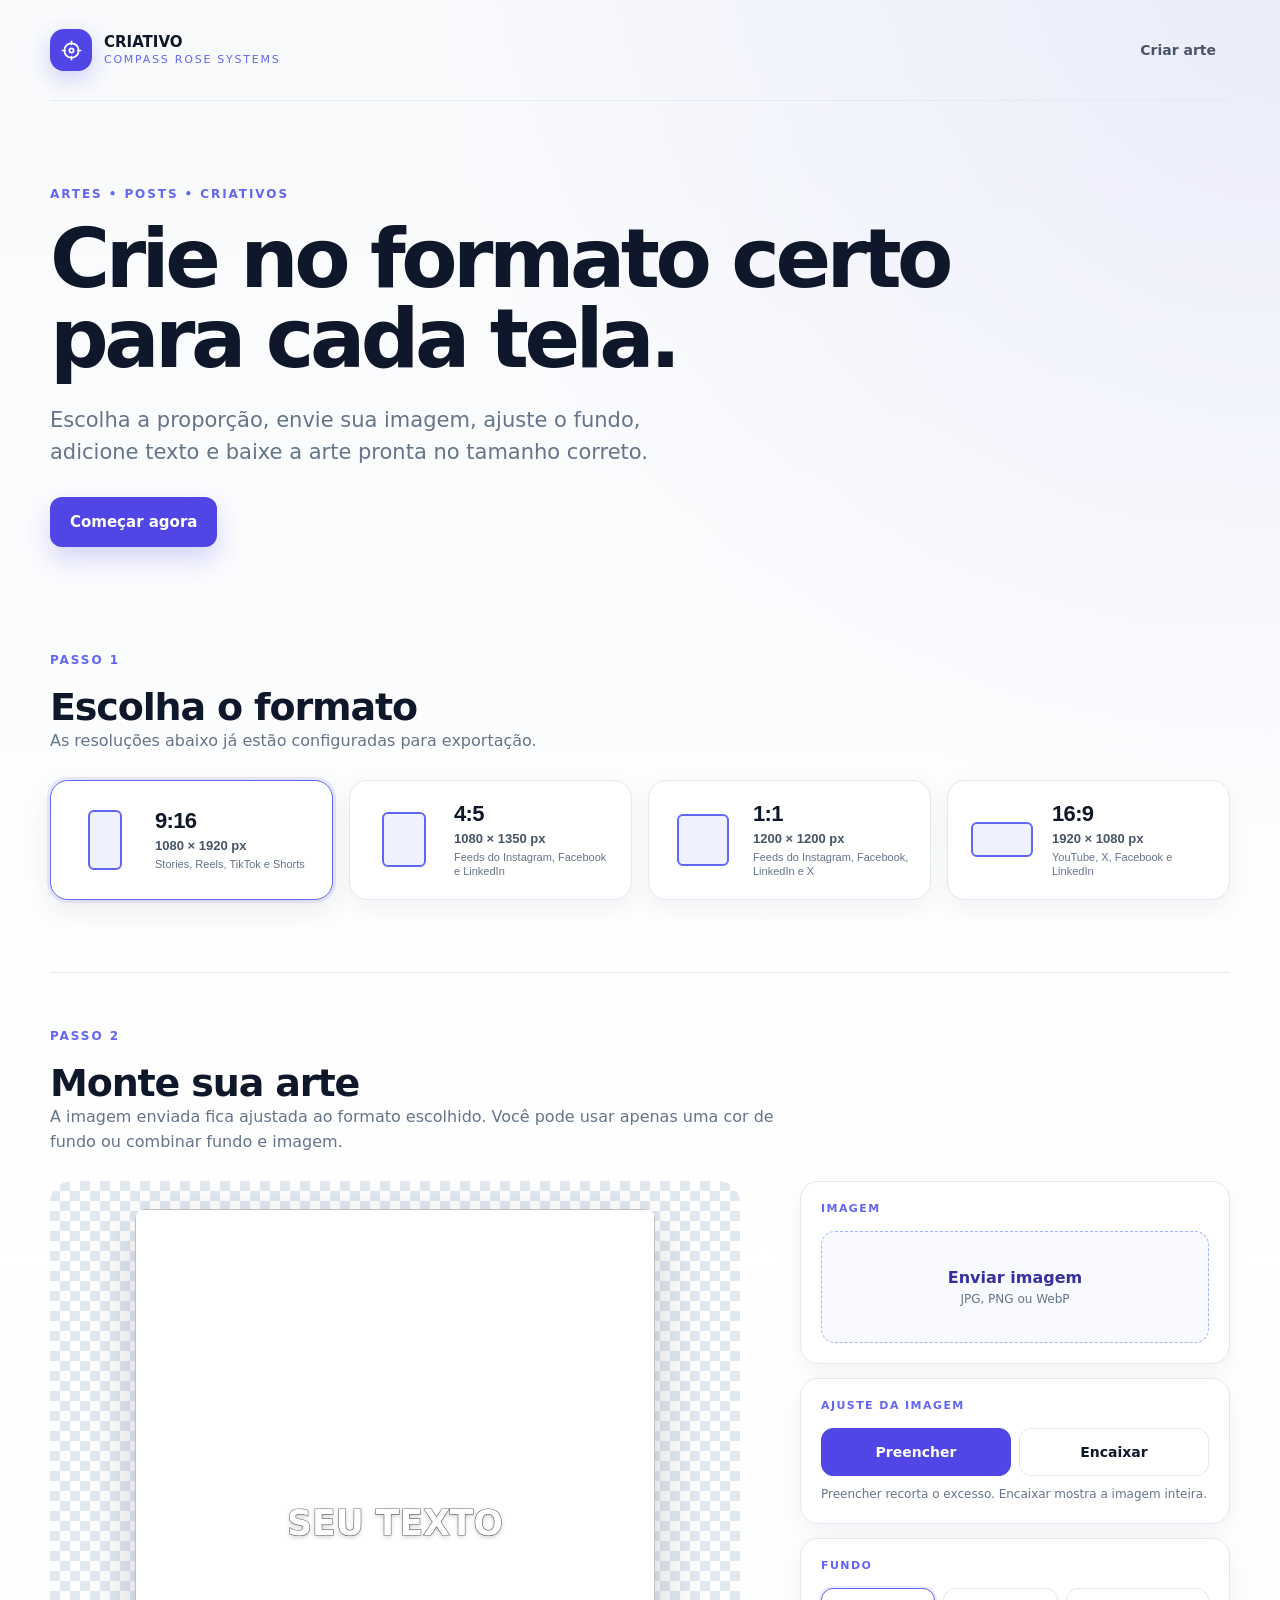
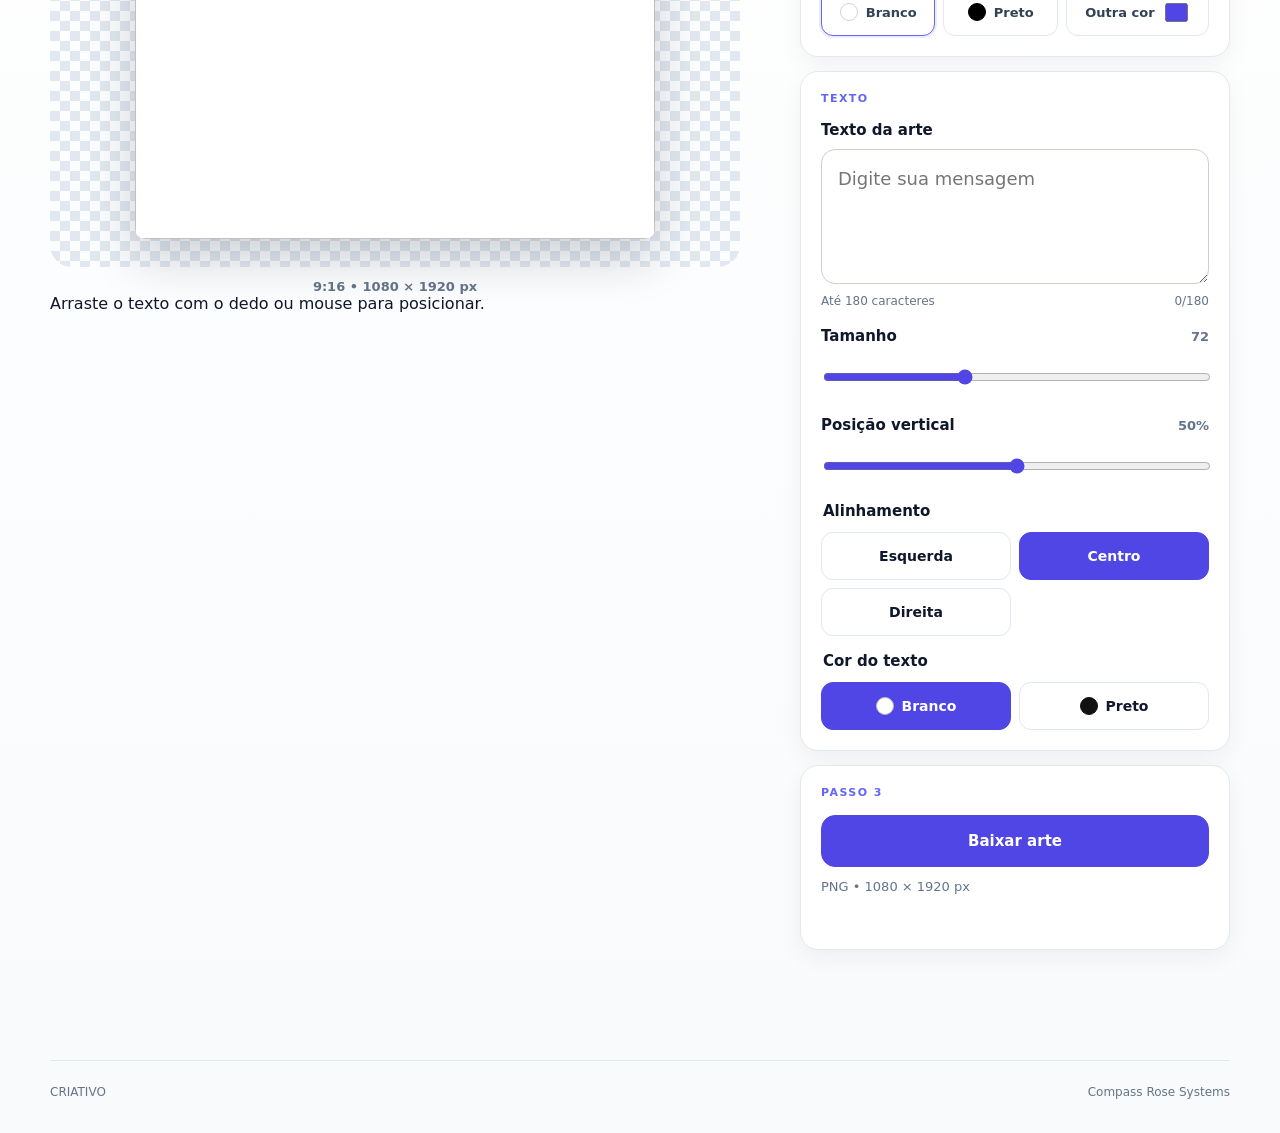
==== commit 4738e2d9: "Adiciona orientação de arraste ao CRIATIVO" ====
--- a/index.html
+++ b/index.html
@@ -102,7 +102,7 @@
               </div>
             </div>
           </div>
-          <p class="preview-caption" id="format-caption">9:16 • 1080 × 1920 px</p>
+          <p class="preview-caption" id="format-caption">9:16 • 1080 × 1920 px</p><p class="drag-hint">Arraste o texto com o dedo ou mouse para posicionar.</p>
         </div>
 
         <form class="generic-controls" id="generic-controls" onsubmit="return false;">
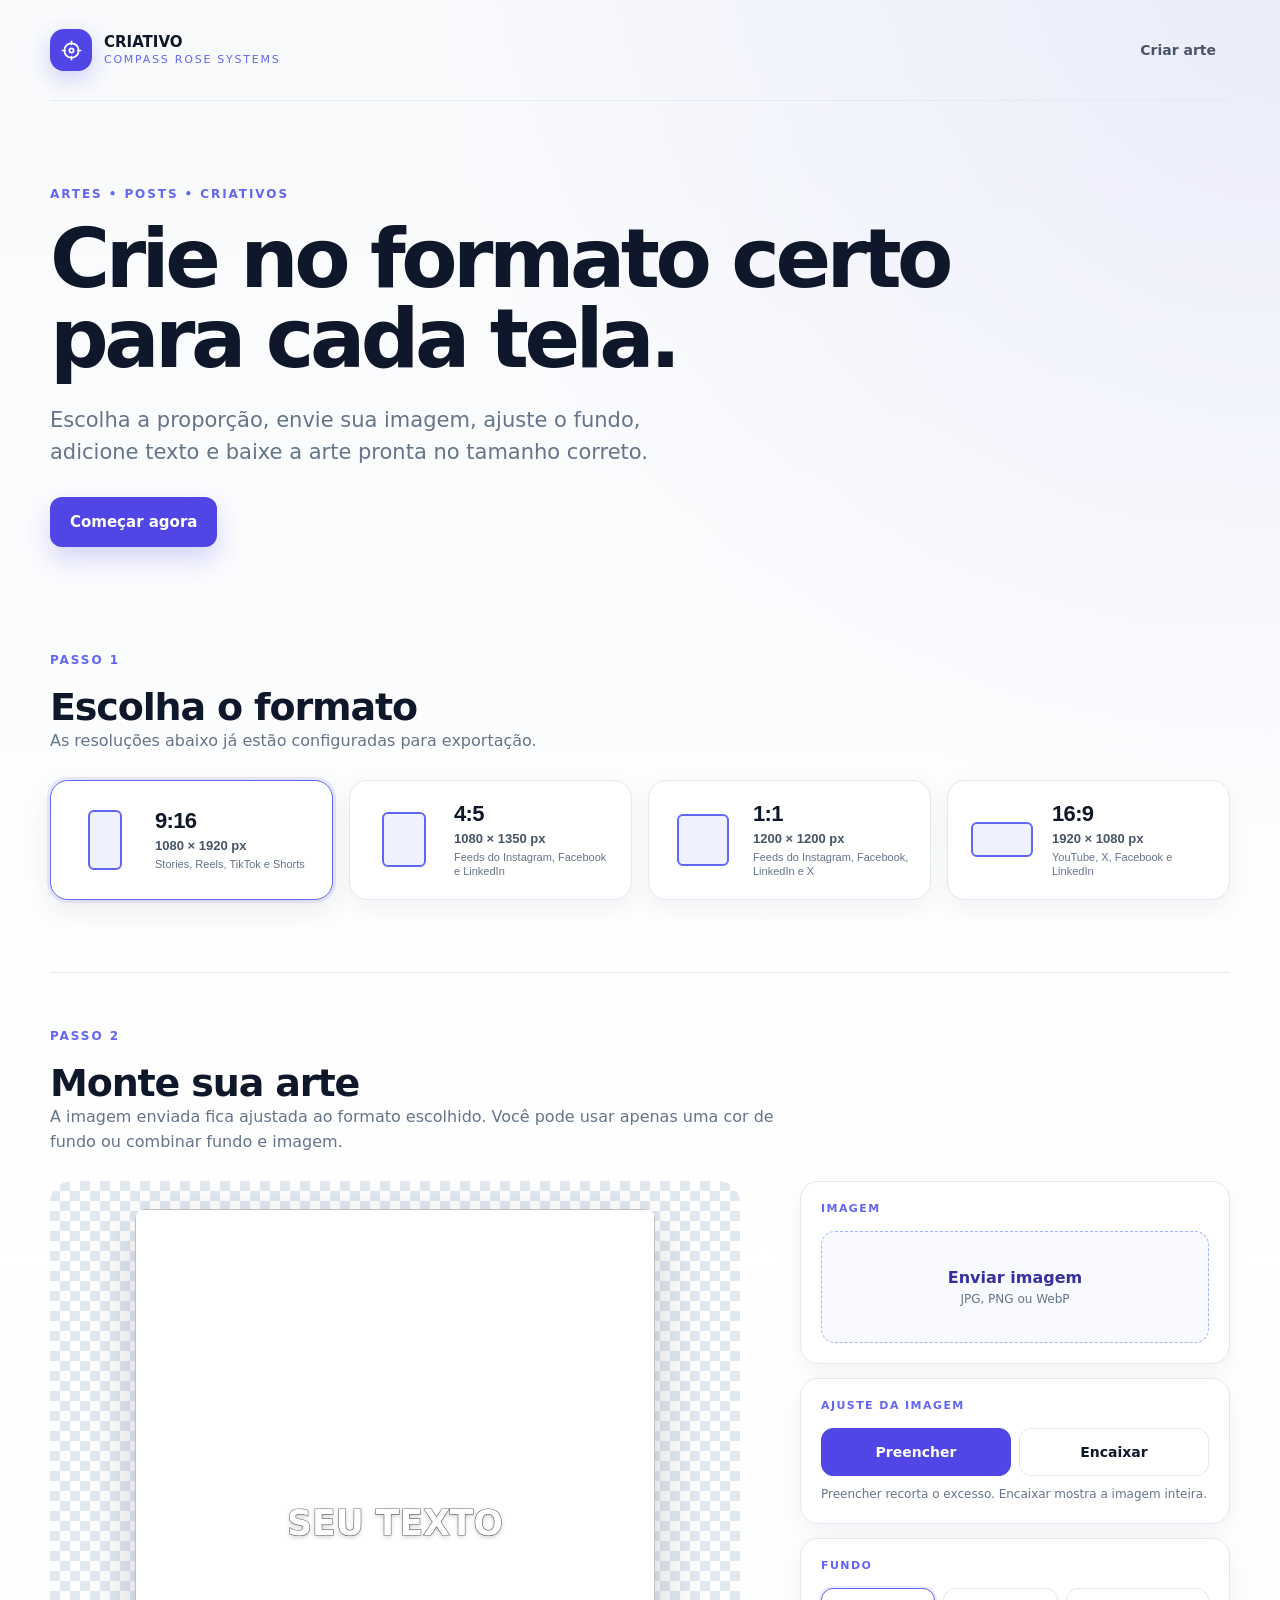
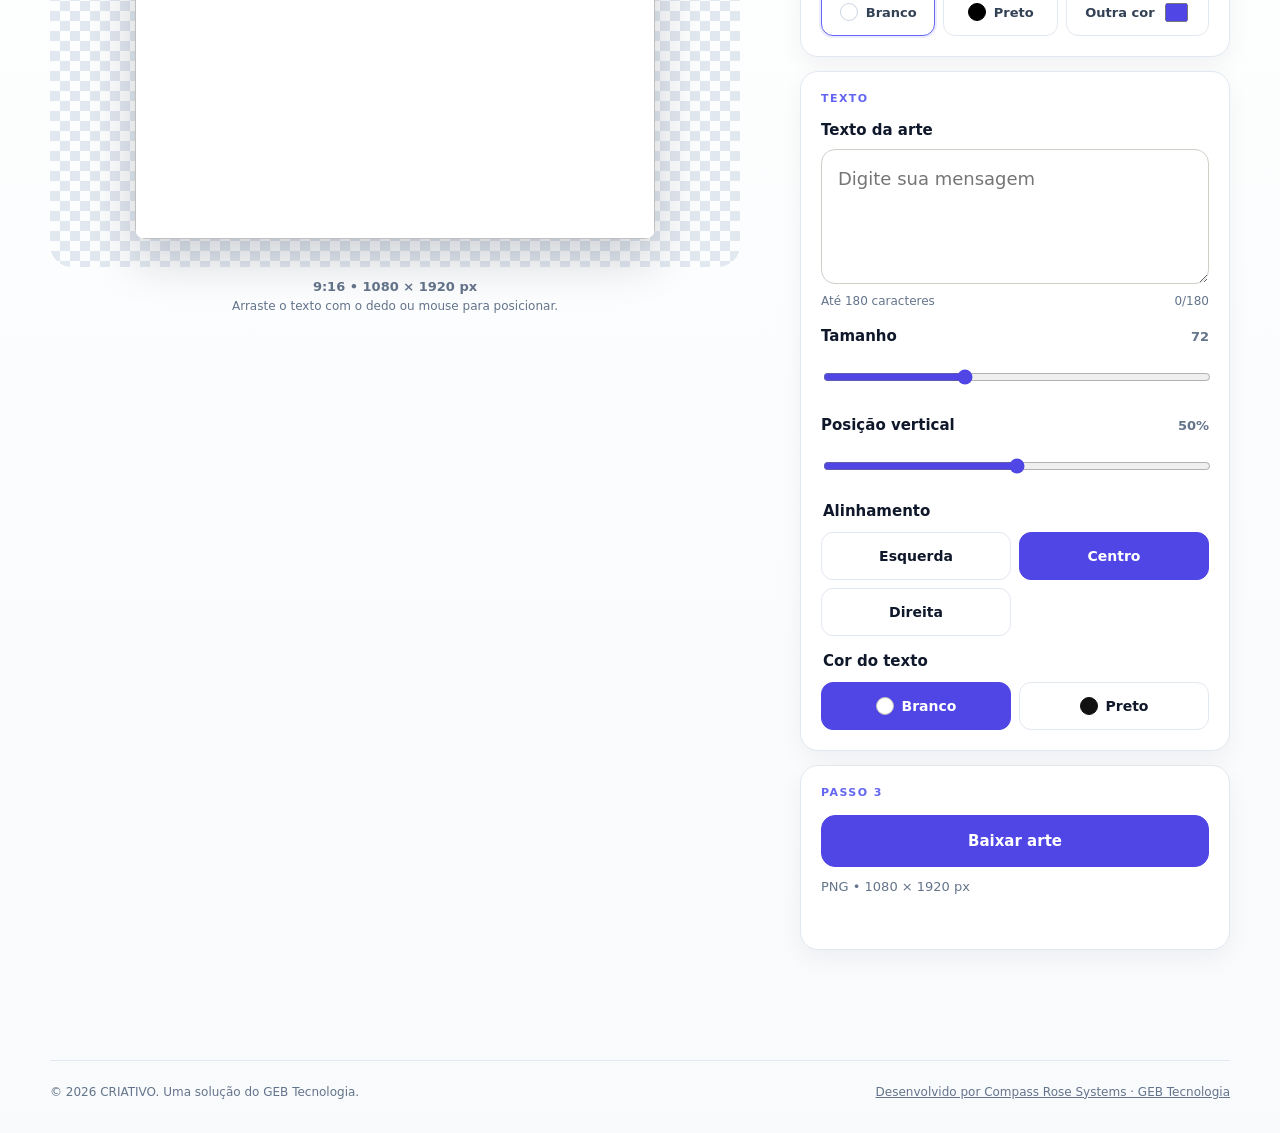
==== commit fc84a03a: "Padroniza rodapé institucional GEB Tecnologia" ====
--- a/index.html
+++ b/index.html
@@ -187,8 +187,8 @@
   </main>
 
   <footer class="site-footer">
-    <span>CRIATIVO</span>
-    <span>Compass Rose Systems</span>
+    <span>© 2026 CRIATIVO. Uma solução do GEB Tecnologia.</span>
+    <a href="https://gebtecnologia.grupoeduardabispo.com.br/" target="_blank" rel="noopener noreferrer">Desenvolvido por Compass Rose Systems · GEB Tecnologia</a>
   </footer>
 
   <script src="./assets/creative.js"></script>
--- a/assets/styles.css
+++ b/assets/styles.css
@@ -1487,3 +1487,147 @@
     min-height: 360px;
   }
 }
+
+
+/* Logo do cliente e manipulação direta do texto */
+.client-logo-wrap {
+  flex: 0 0 auto;
+  width: min(25vw, 220px);
+  aspect-ratio: 1;
+  display: grid;
+  place-items: center;
+}
+
+.client-logo {
+  display: block;
+  width: 100%;
+  height: 100%;
+  object-fit: contain;
+}
+
+.drag-hint {
+  margin: 4px 0 0;
+  color: #64748b;
+  text-align: center;
+  font-size: 12px;
+  line-height: 1.4;
+}
+
+.sticker-text-layer,
+.generic-text-layer {
+  width: 86%;
+  right: auto;
+  left: 50%;
+  transform: translate(-50%, -50%);
+  pointer-events: auto;
+  touch-action: none;
+  cursor: grab;
+  user-select: none;
+  -webkit-user-select: none;
+}
+
+.sticker-text-layer.is-dragging,
+.generic-text-layer.is-dragging {
+  cursor: grabbing;
+}
+
+.sticker-text-layer::after,
+.generic-text-layer::after {
+  content: "";
+  position: absolute;
+  inset: -12px -8px;
+  border: 1px dashed transparent;
+  border-radius: 10px;
+  pointer-events: none;
+}
+
+.sticker-text-layer:hover::after,
+.generic-text-layer:hover::after,
+.sticker-text-layer.is-dragging::after,
+.generic-text-layer.is-dragging::after {
+  border-color: rgba(99,102,241,.55);
+}
+
+@media (max-width: 720px) {
+  .client-logo-wrap {
+    width: 116px;
+  }
+}
+
+@media (max-width: 620px) {
+  .client-logo-wrap {
+    width: 96px;
+  }
+
+  .drag-hint {
+    font-size: 12px;
+  }
+}
+
+
+/* Correção de escala da logo Atacadão */
+.client-hero {
+  overflow: hidden;
+}
+
+.client-hero > div:first-child {
+  min-width: 0;
+  flex: 1 1 auto;
+}
+
+.client-logo-wrap {
+  flex: 0 0 120px !important;
+  width: 120px !important;
+  height: 120px !important;
+  max-width: 120px !important;
+  max-height: 120px !important;
+  overflow: hidden;
+  border-radius: 50%;
+}
+
+.client-logo {
+  display: block !important;
+  width: 120px !important;
+  height: 120px !important;
+  max-width: 120px !important;
+  max-height: 120px !important;
+  object-fit: contain !important;
+}
+
+@media (max-width: 720px) {
+  .client-hero {
+    align-items: center;
+  }
+
+  .client-logo-wrap,
+  .client-logo {
+    width: 88px !important;
+    height: 88px !important;
+    max-width: 88px !important;
+    max-height: 88px !important;
+  }
+
+  .client-logo-wrap {
+    flex-basis: 88px !important;
+  }
+}
+
+@media (max-width: 520px) {
+  .client-hero {
+    display: grid;
+    grid-template-columns: 1fr auto;
+    gap: 18px;
+  }
+
+  .client-logo-wrap,
+  .client-logo {
+    width: 72px !important;
+    height: 72px !important;
+    max-width: 72px !important;
+    max-height: 72px !important;
+  }
+
+  .client-logo-wrap {
+    flex-basis: 72px !important;
+  }
+}
